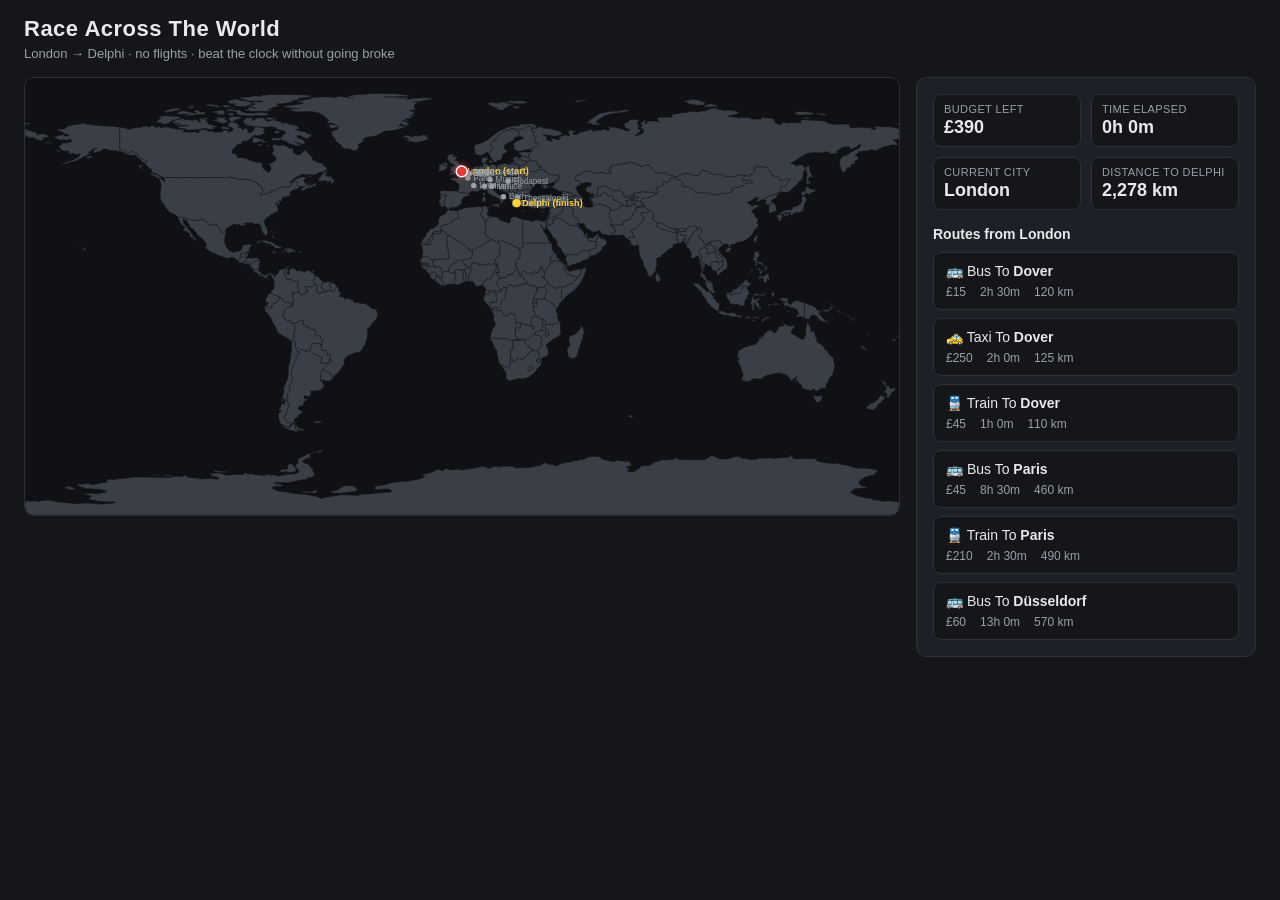
==== index.html @ 7ac1969b "Claude first iteration" ====
<!DOCTYPE html>
<html lang="en">
  <head>
    <meta charset="UTF-8" />
    <meta name="viewport" content="width=device-width, initial-scale=1.0" />
    <title>Race Across The World</title>
    <link rel="stylesheet" href="css/styles.css" />
    <!-- Vendored libraries (loaded as globals before the ES modules run) -->
    <script src="vendor/d3.min.js"></script>
    <script src="vendor/topojson-client.min.js"></script>
    <script src="vendor/js-yaml.min.js"></script>
  </head>
  <body>
    <header>
      <h1>Race Across The World</h1>
      <p class="subtitle">London → Delphi · no flights · beat the clock without going broke</p>
    </header>

    <main>
      <section class="map-wrap">
        <svg id="map" aria-label="World map"></svg>
      </section>

      <aside class="panel">
        <div id="hud" class="hud">
          <div class="hud-item">
            <span class="hud-label">Budget left</span>
            <span id="hud-budget" class="hud-value">—</span>
          </div>
          <div class="hud-item">
            <span class="hud-label">Time elapsed</span>
            <span id="hud-time" class="hud-value">0h 0m</span>
          </div>
          <div class="hud-item">
            <span class="hud-label">Current city</span>
            <span id="hud-city" class="hud-value">—</span>
          </div>
          <div class="hud-item">
            <span class="hud-label">Distance to Delphi</span>
            <span id="hud-distance" class="hud-value">—</span>
          </div>
        </div>

        <h2 id="routes-title">Loading…</h2>
        <div id="routes" class="routes"></div>
      </aside>
    </main>

    <div id="leaderboard" class="leaderboard hidden">
      <div class="leaderboard-card">
        <h2>Race over</h2>
        <table>
          <thead>
            <tr><th>#</th><th>Racer</th><th>Result</th><th>Budget</th></tr>
          </thead>
          <tbody id="leaderboard-body"></tbody>
        </table>
        <button onclick="location.reload()">Play again</button>
      </div>
    </div>

    <script type="module" src="js/main.js"></script>
  </body>
</html>
---- css/styles.css ----
:root {
  --bg: #14161a;
  --panel: #1d2026;
  --ink: #e8eaed;
  --muted: #9aa0a8;
  --line: #2c3038;
  --ocean: #0f1115;
  --land: #3a3f47;
  --land-stroke: #14161a;
  --accent-yellow: #ffd23f; /* start & destination cities */
  --player-red: #e23b3b; /* the human's marker */
  --opponent-blue: #4aa3ff; /* the computer's marker */
}

* {
  box-sizing: border-box;
}

body {
  margin: 0;
  font-family: -apple-system, BlinkMacSystemFont, "Segoe UI", Roboto, sans-serif;
  background: var(--bg);
  color: var(--ink);
}

header {
  padding: 16px 24px 8px;
}

header h1 {
  margin: 0;
  font-size: 22px;
  letter-spacing: 0.5px;
}

.subtitle {
  margin: 4px 0 0;
  color: var(--muted);
  font-size: 13px;
}

main {
  display: grid;
  grid-template-columns: 1fr 340px;
  gap: 16px;
  padding: 8px 24px 24px;
  align-items: start;
}

.map-wrap {
  background: var(--ocean);
  border: 1px solid var(--line);
  border-radius: 10px;
  overflow: hidden;
}

#map {
  width: 100%;
  display: block;
}

/* --- Map elements --- */
.ocean {
  fill: var(--ocean);
}

.land path {
  fill: var(--land);
  stroke: var(--land-stroke);
  stroke-width: 0.5;
}

.city-dot {
  fill: var(--muted);
}

.city-dot.endpoint {
  fill: var(--accent-yellow);
  stroke: #000;
  stroke-width: 0.5;
}

.city-label {
  fill: var(--muted);
  font-size: 9px;
  pointer-events: none;
}

.city-label.endpoint {
  fill: var(--accent-yellow);
  font-size: 10px;
  font-weight: 700;
}

.player-marker {
  fill: var(--player-red);
  stroke: #fff;
  stroke-width: 1.5;
  filter: drop-shadow(0 0 4px rgba(226, 59, 59, 0.8));
}

.opponent-marker {
  fill: var(--opponent-blue);
  stroke: #fff;
  stroke-width: 1.5;
  filter: drop-shadow(0 0 4px rgba(74, 163, 255, 0.8));
}

/* --- Side panel --- */
.panel {
  background: var(--panel);
  border: 1px solid var(--line);
  border-radius: 10px;
  padding: 16px;
}

.hud {
  display: grid;
  grid-template-columns: 1fr 1fr;
  gap: 10px;
  margin-bottom: 16px;
}

.hud-item {
  background: var(--bg);
  border: 1px solid var(--line);
  border-radius: 8px;
  padding: 8px 10px;
  display: flex;
  flex-direction: column;
  gap: 2px;
}

.hud-label {
  font-size: 11px;
  color: var(--muted);
  text-transform: uppercase;
  letter-spacing: 0.4px;
}

.hud-value {
  font-size: 18px;
  font-weight: 700;
}

#routes-title {
  font-size: 14px;
  margin: 0 0 10px;
  color: var(--ink);
}

.routes {
  display: flex;
  flex-direction: column;
  gap: 8px;
}

.route {
  text-align: left;
  background: var(--bg);
  color: var(--ink);
  border: 1px solid var(--line);
  border-radius: 8px;
  padding: 10px 12px;
  cursor: pointer;
  display: flex;
  flex-direction: column;
  gap: 6px;
  transition: border-color 0.15s, transform 0.05s;
}

.route:hover:not(:disabled) {
  border-color: var(--accent-yellow);
}

.route:active:not(:disabled) {
  transform: scale(0.99);
}

.route.unaffordable {
  opacity: 0.45;
  cursor: not-allowed;
}

.route-head {
  font-size: 14px;
  text-transform: capitalize;
}

.route-stats {
  display: flex;
  gap: 14px;
  font-size: 12px;
  color: var(--muted);
}

/* --- Leaderboard overlay --- */
.leaderboard {
  position: fixed;
  inset: 0;
  background: rgba(0, 0, 0, 0.7);
  display: flex;
  align-items: center;
  justify-content: center;
  z-index: 10;
}

.leaderboard.hidden {
  display: none;
}

.leaderboard-card {
  background: var(--panel);
  border: 1px solid var(--line);
  border-radius: 12px;
  padding: 24px 28px;
  min-width: 420px;
  box-shadow: 0 20px 60px rgba(0, 0, 0, 0.5);
}

.leaderboard-card h2 {
  margin: 0 0 16px;
}

.leaderboard-card table {
  width: 100%;
  border-collapse: collapse;
}

.leaderboard-card th,
.leaderboard-card td {
  text-align: left;
  padding: 8px 10px;
  border-bottom: 1px solid var(--line);
  font-size: 14px;
}

.leaderboard-card th {
  color: var(--muted);
  font-size: 11px;
  text-transform: uppercase;
}

.you-row {
  background: rgba(255, 210, 63, 0.1);
  font-weight: 700;
}

.leaderboard-card button {
  margin-top: 18px;
  background: var(--accent-yellow);
  color: #000;
  border: none;
  border-radius: 8px;
  padding: 10px 18px;
  font-weight: 700;
  cursor: pointer;
}

@media (max-width: 820px) {
  main {
    grid-template-columns: 1fr;
  }
}
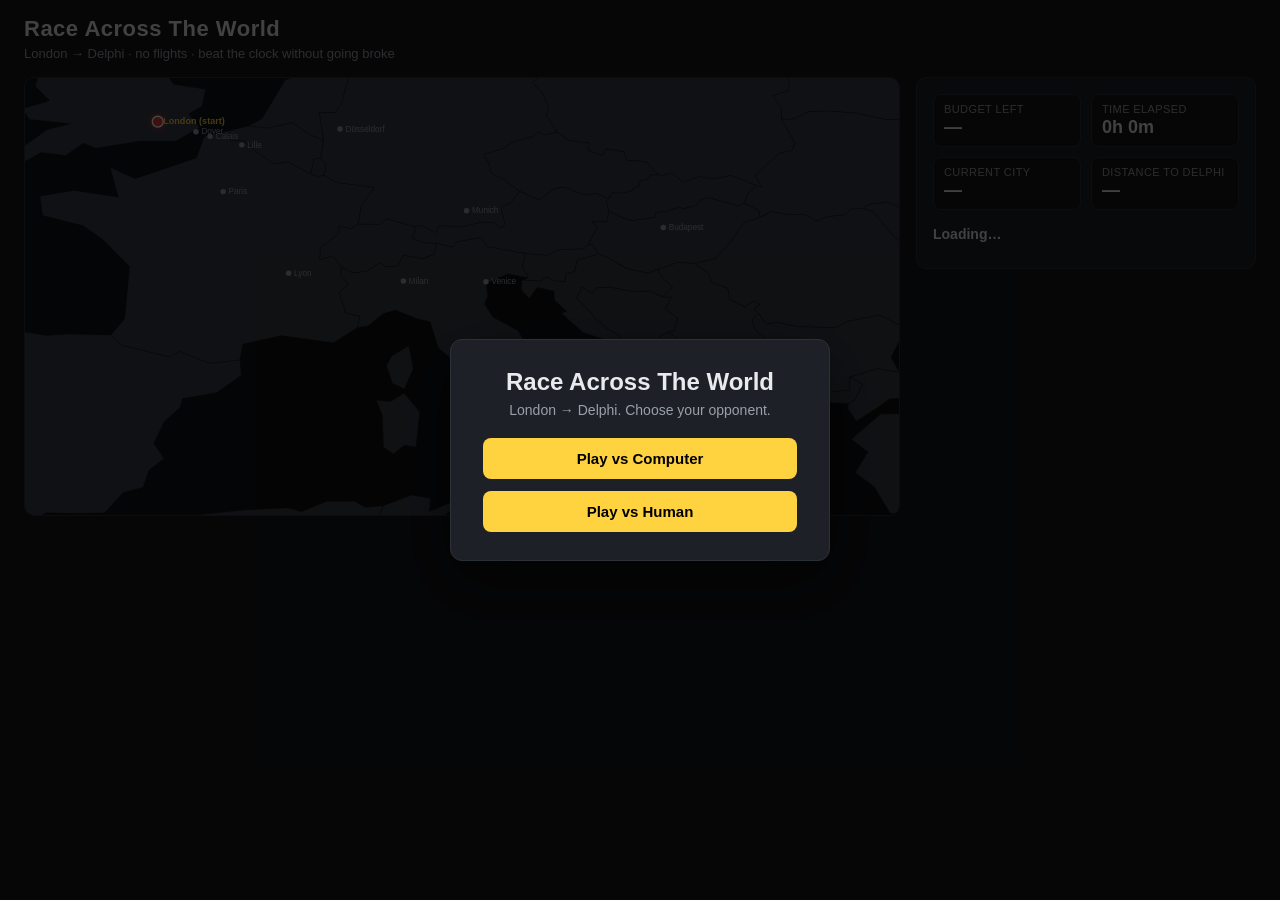
==== commit 22b02714: "V2 game" ====
--- a/index.html
+++ b/index.html
@@ -46,6 +46,30 @@
       </aside>
     </main>
 
+    <div id="menu" class="overlay">
+      <div class="overlay-card">
+        <h2>Race Across The World</h2>
+        <p class="overlay-sub">London → Delphi. Choose your opponent.</p>
+        <div class="menu-buttons">
+          <button id="menu-vs-computer" class="big-btn">Play vs Computer</button>
+          <button id="menu-vs-human" class="big-btn">Play vs Human</button>
+        </div>
+        <div id="name-entry" class="name-entry hidden">
+          <label>Player 1 <input id="name-1" type="text" maxlength="16" placeholder="Player 1" /></label>
+          <label>Player 2 <input id="name-2" type="text" maxlength="16" placeholder="Player 2" /></label>
+          <button id="name-start" class="big-btn">Start race</button>
+        </div>
+      </div>
+    </div>
+
+    <div id="pass" class="overlay hidden">
+      <div class="overlay-card">
+        <h2>Pass the laptop</h2>
+        <p class="overlay-sub">Hand over to <strong id="pass-name">Player 2</strong>.</p>
+        <button id="pass-btn" class="big-btn">Start my turn</button>
+      </div>
+    </div>
+
     <div id="leaderboard" class="leaderboard hidden">
       <div class="leaderboard-card">
         <h2>Race over</h2>
--- a/css/styles.css
+++ b/css/styles.css
@@ -194,6 +194,96 @@
   color: var(--muted);
 }
 
+/* --- Generic overlays (menu, pass-the-laptop) --- */
+.hidden {
+  display: none !important;
+}
+
+.overlay {
+  position: fixed;
+  inset: 0;
+  background: rgba(0, 0, 0, 0.72);
+  display: flex;
+  align-items: center;
+  justify-content: center;
+  z-index: 20;
+}
+
+.overlay-card {
+  background: var(--panel);
+  border: 1px solid var(--line);
+  border-radius: 12px;
+  padding: 28px 32px;
+  min-width: 380px;
+  text-align: center;
+  box-shadow: 0 20px 60px rgba(0, 0, 0, 0.5);
+}
+
+.overlay-card h2 {
+  margin: 0 0 6px;
+}
+
+.overlay-sub {
+  margin: 0 0 20px;
+  color: var(--muted);
+  font-size: 14px;
+}
+
+.menu-buttons {
+  display: flex;
+  flex-direction: column;
+  gap: 12px;
+}
+
+.big-btn {
+  background: var(--accent-yellow);
+  color: #000;
+  border: none;
+  border-radius: 8px;
+  padding: 12px 18px;
+  font-size: 15px;
+  font-weight: 700;
+  cursor: pointer;
+}
+
+.big-btn:hover {
+  filter: brightness(1.08);
+}
+
+.name-entry {
+  display: flex;
+  flex-direction: column;
+  gap: 12px;
+  margin-top: 20px;
+  padding-top: 20px;
+  border-top: 1px solid var(--line);
+  text-align: left;
+}
+
+.name-entry label {
+  display: flex;
+  flex-direction: column;
+  gap: 4px;
+  font-size: 12px;
+  color: var(--muted);
+  text-transform: uppercase;
+  letter-spacing: 0.4px;
+}
+
+.name-entry input {
+  background: var(--bg);
+  border: 1px solid var(--line);
+  border-radius: 8px;
+  padding: 10px 12px;
+  color: var(--ink);
+  font-size: 15px;
+}
+
+.name-entry input:focus {
+  outline: none;
+  border-color: var(--accent-yellow);
+}
+
 /* --- Leaderboard overlay --- */
 .leaderboard {
   position: fixed;
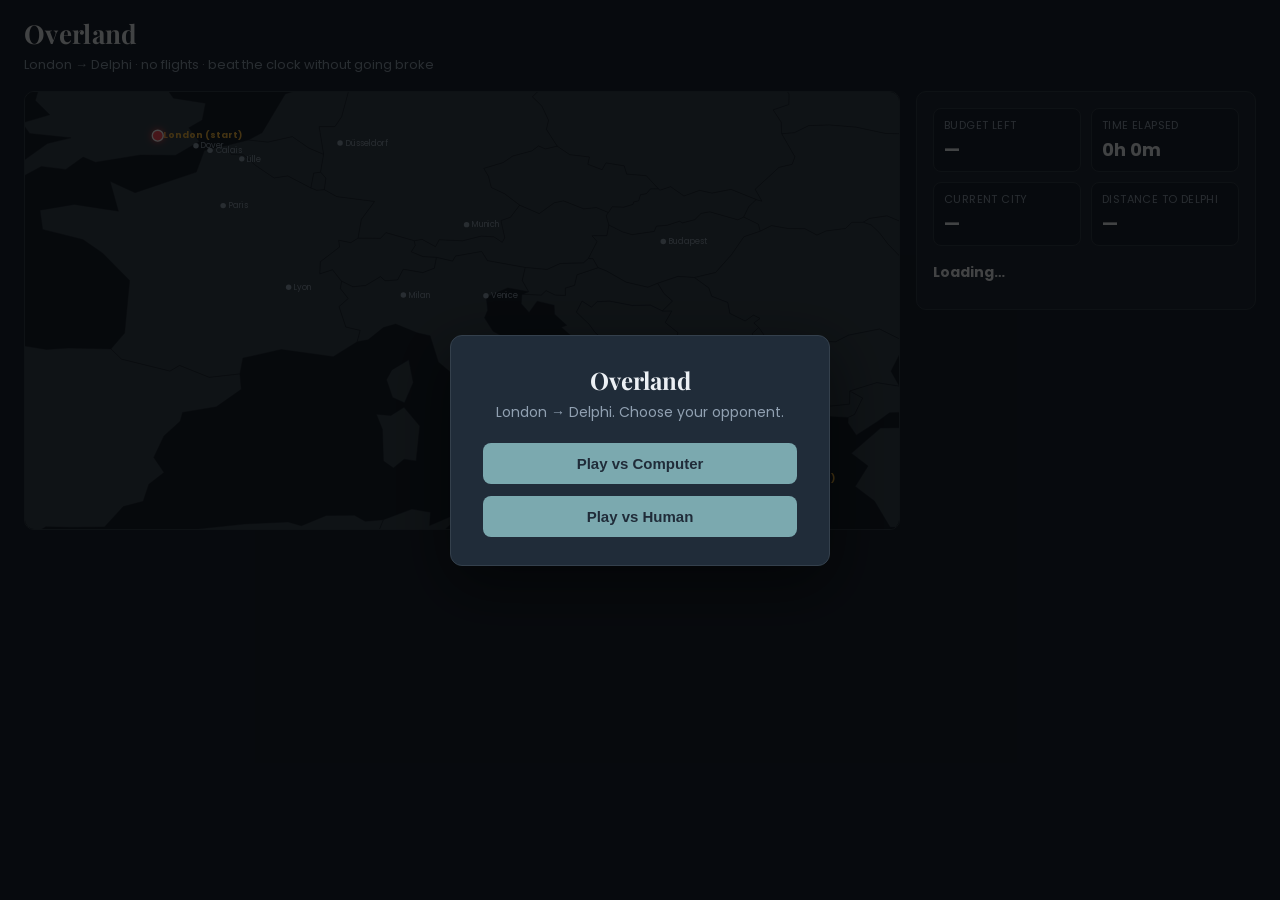
==== commit 26daf3e2: "Rename game to "Overland" and apply personal branding Rebrand to tie in with the datatranslator.co.u" ====
--- a/index.html
+++ b/index.html
@@ -3,7 +3,13 @@
   <head>
     <meta charset="UTF-8" />
     <meta name="viewport" content="width=device-width, initial-scale=1.0" />
-    <title>Race Across The World</title>
+    <title>Overland</title>
+    <link rel="preconnect" href="https://fonts.googleapis.com" />
+    <link rel="preconnect" href="https://fonts.gstatic.com" crossorigin />
+    <link
+      href="https://fonts.googleapis.com/css2?family=Playfair+Display:wght@600;700&family=Poppins:wght@400;500;600;700&display=swap"
+      rel="stylesheet"
+    />
     <link rel="stylesheet" href="css/styles.css" />
     <!-- Vendored libraries (loaded as globals before the ES modules run) -->
     <script src="vendor/d3.min.js"></script>
@@ -12,7 +18,7 @@
   </head>
   <body>
     <header>
-      <h1>Race Across The World</h1>
+      <h1>Overland</h1>
       <p class="subtitle">London → Delphi · no flights · beat the clock without going broke</p>
     </header>
 
@@ -48,7 +54,7 @@
 
     <div id="menu" class="overlay">
       <div class="overlay-card">
-        <h2>Race Across The World</h2>
+        <h2>Overland</h2>
         <p class="overlay-sub">London → Delphi. Choose your opponent.</p>
         <div class="menu-buttons">
           <button id="menu-vs-computer" class="big-btn">Play vs Computer</button>
--- a/css/styles.css
+++ b/css/styles.css
@@ -1,15 +1,18 @@
 :root {
-  --bg: #14161a;
-  --panel: #1d2026;
-  --ink: #e8eaed;
-  --muted: #9aa0a8;
-  --line: #2c3038;
-  --ocean: #0f1115;
-  --land: #3a3f47;
-  --land-stroke: #14161a;
-  --accent-yellow: #ffd23f; /* start & destination cities */
-  --player-red: #e23b3b; /* the human's marker */
-  --opponent-blue: #4aa3ff; /* the computer's marker */
+  /* Personal brand palette (datatranslator.co.uk): navy + teal + light slate */
+  --bg: #1b2531; /* app background (dark navy) */
+  --panel: #202c39; /* panels & cards (brand navy) */
+  --ink: #ecf0f4; /* primary text (brand light) */
+  --muted: #91a1b2; /* secondary text (muted slate) */
+  --line: #34404c; /* borders (brand slate) */
+  --ocean: #16202b; /* map sea (deep navy) */
+  --land: #37454f; /* map land (slate) */
+  --land-stroke: #1b2531;
+  --accent: #7ba9af; /* brand teal — UI accent (buttons, hovers, focus) */
+  --accent-strong: #55868c; /* darker teal for hover states */
+  --endpoint: #f4b942; /* start & destination cities (warm gold, high contrast) */
+  --player-red: #ff4f5c; /* the human's marker (brand red) */
+  --opponent-blue: #6fb1e0; /* the computer's marker (cool blue) */
 }
 
 * {
@@ -18,19 +21,26 @@
 
 body {
   margin: 0;
-  font-family: -apple-system, BlinkMacSystemFont, "Segoe UI", Roboto, sans-serif;
+  font-family: "Poppins", -apple-system, BlinkMacSystemFont, "Segoe UI", Roboto, sans-serif;
   background: var(--bg);
   color: var(--ink);
 }
 
+/* Headings use the portfolio's display serif. */
+header h1,
+.overlay-card h2,
+.leaderboard-card h2 {
+  font-family: "Playfair Display", Georgia, "Times New Roman", serif;
+}
+
 header {
   padding: 16px 24px 8px;
 }
 
 header h1 {
   margin: 0;
-  font-size: 22px;
-  letter-spacing: 0.5px;
+  font-size: 26px;
+  letter-spacing: 0.3px;
 }
 
 .subtitle {
@@ -75,7 +85,7 @@
 }
 
 .city-dot.endpoint {
-  fill: var(--accent-yellow);
+  fill: var(--endpoint);
   stroke: #000;
   stroke-width: 0.5;
 }
@@ -87,7 +97,7 @@
 }
 
 .city-label.endpoint {
-  fill: var(--accent-yellow);
+  fill: var(--endpoint);
   font-size: 10px;
   font-weight: 700;
 }
@@ -96,14 +106,14 @@
   fill: var(--player-red);
   stroke: #fff;
   stroke-width: 1.5;
-  filter: drop-shadow(0 0 4px rgba(226, 59, 59, 0.8));
+  filter: drop-shadow(0 0 4px rgba(255, 79, 92, 0.85));
 }
 
 .opponent-marker {
   fill: var(--opponent-blue);
   stroke: #fff;
   stroke-width: 1.5;
-  filter: drop-shadow(0 0 4px rgba(74, 163, 255, 0.8));
+  filter: drop-shadow(0 0 4px rgba(111, 177, 224, 0.85));
 }
 
 /* --- Side panel --- */
@@ -170,7 +180,7 @@
 }
 
 .route:hover:not(:disabled) {
-  border-color: var(--accent-yellow);
+  border-color: var(--accent);
 }
 
 .route:active:not(:disabled) {
@@ -180,6 +190,22 @@
 .route.unaffordable {
   opacity: 0.45;
   cursor: not-allowed;
+}
+
+.broke-note {
+  margin: 6px 0 2px;
+  font-size: 13px;
+  color: var(--player-red);
+  font-weight: 600;
+}
+
+.route.walk {
+  border-style: dashed;
+  border-color: var(--muted);
+}
+
+.route.walk:hover:not(:disabled) {
+  border-color: var(--ink);
 }
 
 .route-head {
@@ -236,8 +262,8 @@
 }
 
 .big-btn {
-  background: var(--accent-yellow);
-  color: #000;
+  background: var(--accent);
+  color: var(--panel);
   border: none;
   border-radius: 8px;
   padding: 12px 18px;
@@ -281,7 +307,7 @@
 
 .name-entry input:focus {
   outline: none;
-  border-color: var(--accent-yellow);
+  border-color: var(--accent);
 }
 
 /* --- Leaderboard overlay --- */
@@ -332,14 +358,14 @@
 }
 
 .you-row {
-  background: rgba(255, 210, 63, 0.1);
+  background: rgba(123, 169, 175, 0.16);
   font-weight: 700;
 }
 
 .leaderboard-card button {
   margin-top: 18px;
-  background: var(--accent-yellow);
-  color: #000;
+  background: var(--accent);
+  color: var(--panel);
   border: none;
   border-radius: 8px;
   padding: 10px 18px;
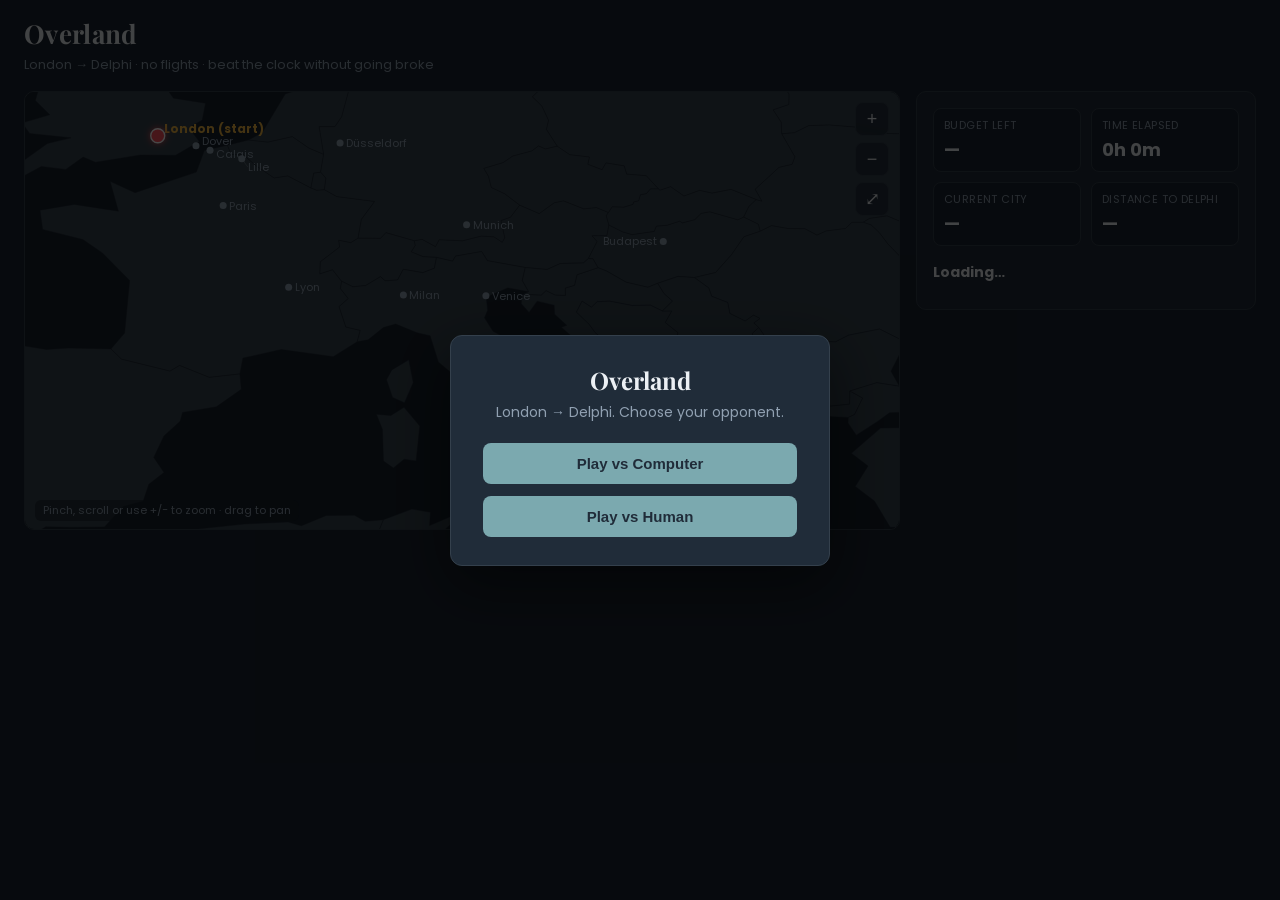
==== commit 227334d2: "Add map zoom/pan and leader-line label de-clutter Fix map label overlap on mobile (and dense desktop" ====
--- a/index.html
+++ b/index.html
@@ -25,6 +25,12 @@
     <main>
       <section class="map-wrap">
         <svg id="map" aria-label="World map"></svg>
+        <div class="map-zoom-controls">
+          <button id="zoom-in" type="button" aria-label="Zoom in">+</button>
+          <button id="zoom-out" type="button" aria-label="Zoom out">&minus;</button>
+          <button id="zoom-reset" type="button" aria-label="Reset zoom">⤢</button>
+        </div>
+        <p class="map-hint">Pinch, scroll or use +/− to zoom · drag to pan</p>
       </section>
 
       <aside class="panel">
--- a/css/styles.css
+++ b/css/styles.css
@@ -58,6 +58,7 @@
 }
 
 .map-wrap {
+  position: relative;
   background: var(--ocean);
   border: 1px solid var(--line);
   border-radius: 10px;
@@ -67,6 +68,47 @@
 #map {
   width: 100%;
   display: block;
+  touch-action: manipulation; /* let d3-zoom own pinch/pan gestures on the map */
+}
+
+.map-zoom-controls {
+  position: absolute;
+  top: 10px;
+  right: 10px;
+  display: flex;
+  flex-direction: column;
+  gap: 6px;
+}
+
+.map-zoom-controls button {
+  width: 34px;
+  height: 34px;
+  border: 1px solid var(--line);
+  border-radius: 8px;
+  background: rgba(32, 44, 57, 0.85);
+  color: var(--ink);
+  font-size: 18px;
+  line-height: 1;
+  cursor: pointer;
+  backdrop-filter: blur(2px);
+}
+
+.map-zoom-controls button:hover {
+  border-color: var(--accent);
+  color: var(--accent);
+}
+
+.map-hint {
+  position: absolute;
+  left: 10px;
+  bottom: 8px;
+  margin: 0;
+  font-size: 11px;
+  color: var(--muted);
+  background: rgba(22, 32, 43, 0.6);
+  padding: 2px 8px;
+  border-radius: 6px;
+  pointer-events: none;
 }
 
 /* --- Map elements --- */
@@ -78,6 +120,11 @@
   fill: var(--land);
   stroke: var(--land-stroke);
   stroke-width: 0.5;
+}
+
+.leaders line {
+  stroke: var(--muted);
+  opacity: 0.5;
 }
 
 .city-dot {
@@ -376,5 +423,14 @@
 @media (max-width: 820px) {
   main {
     grid-template-columns: 1fr;
+    padding: 8px 12px 20px; /* narrower gutters give the map more width */
   }
-}
+
+  header {
+    padding: 14px 12px 6px;
+  }
+
+  .hud {
+    grid-template-columns: 1fr 1fr;
+  }
+}
